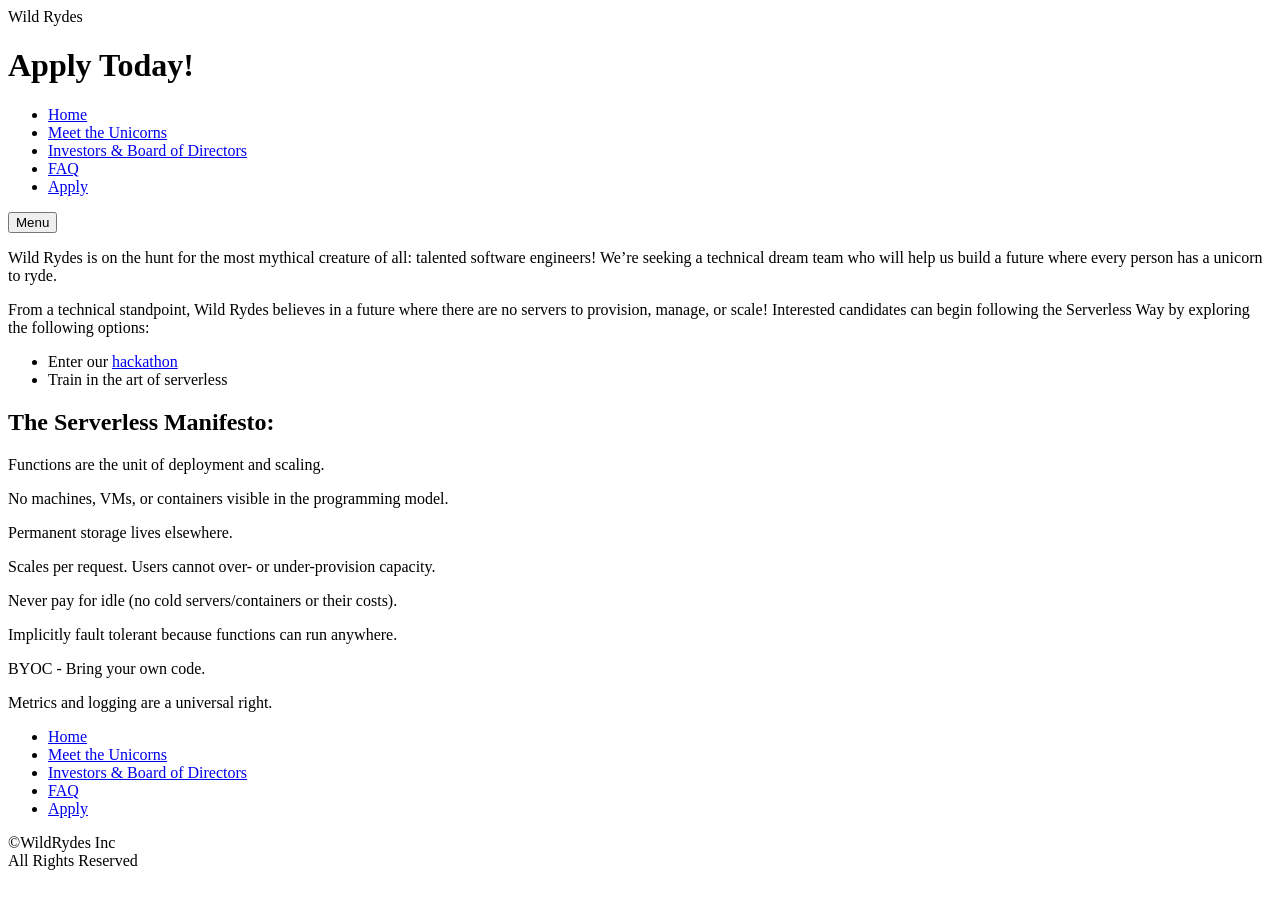
==== apply.html @ 9e404258 "Add files via upload" ====
<!doctype html>
<html class="no-js" lang="">
<head>
  <meta charset="utf-8">
  <meta name="description" content="">
  <meta name="viewport" content="width=device-width, initial-scale=1">
  <title>Apply - Wild Rydes</title>

  <link rel="stylesheet" href="css/font.css">
  <link rel="stylesheet" href="css/main.css">

  <script src="js/vendor/modernizr.js"></script>
</head>
<body class="page-apply">

  <header class="site-header">
    <div class="site-logo">Wild Rydes</div>

    <div class="row column medium-8 large-6 xlarge-5 xxlarge-4">
      <h1 class="title">Apply Today!</h1>
    </div>

    <nav class="site-nav">
      <ul>
        <li><a href="index.html">Home</a></li>
        <li><a href="unicorns.html">Meet the Unicorns</a></li>
        <li><a href="investors.html">Investors & Board of Directors</a></li>
        <li><a href="faq.html">FAQ</a></li>
        <li><a href="apply.html">Apply</a></li>
      </ul>
    </nav>
    <button type="button" class="btn-menu"><span>Menu</span></button>
  </header>

  <section class="content">
    <div class="row column medium-10 large-7 xlarge-5">
      <p>Wild Rydes is on the hunt for the most mythical creature of all: talented software engineers! We’re seeking a technical dream team who will help us build a future where every person has a unicorn to ryde.</p>
      <p>From a technical standpoint, Wild Rydes believes in a future where there are no servers to provision, manage, or scale! Interested candidates can begin following the Serverless Way by exploring the following options:</p>
      <ul>
        <li>Enter our <a href="http://awschatbot.devpost.com" target="_blank">hackathon</a></li>
        <li>Train in the art of serverless</li>
      </ul>

      <h2>The Serverless Manifesto:</h2>
      <p>Functions are the unit of deployment and scaling.</p>
      <p>No machines, VMs, or containers visible in the programming model.</p>
      <p>Permanent storage lives elsewhere.</p>
      <p>Scales per request. Users cannot over- or under-provision capacity.</p>
      <p>Never pay for idle (no cold servers/containers or their costs).</p>
      <p>Implicitly fault tolerant because functions can run anywhere.</p>
      <p>BYOC - Bring your own code.</p>
      <p>Metrics and logging are a universal right.</p>
    </div>
  </section>

  <footer class="site-footer">
    <div class="row column">
      <nav class="footer-nav">
        <ul>
          <li><a href="index.html">Home</a></li>
          <li><a href="unicorns.html">Meet the Unicorns</a></li>
          <li><a href="investors.html">Investors & Board of Directors</a></li>
          <li><a href="faq.html">FAQ</a></li>
          <li><a href="apply.html">Apply</a></li>
        </ul>
      </nav>
    </div>

    <div class="row column">
      <div class="footer-legal">
        &copy;WildRydes Inc<br>
        All Rights Reserved
      </div>
    </div>
  </footer>

  <script src="js/vendor.js"></script>

  <script src="js/main.js"></script>
</body>
</html>
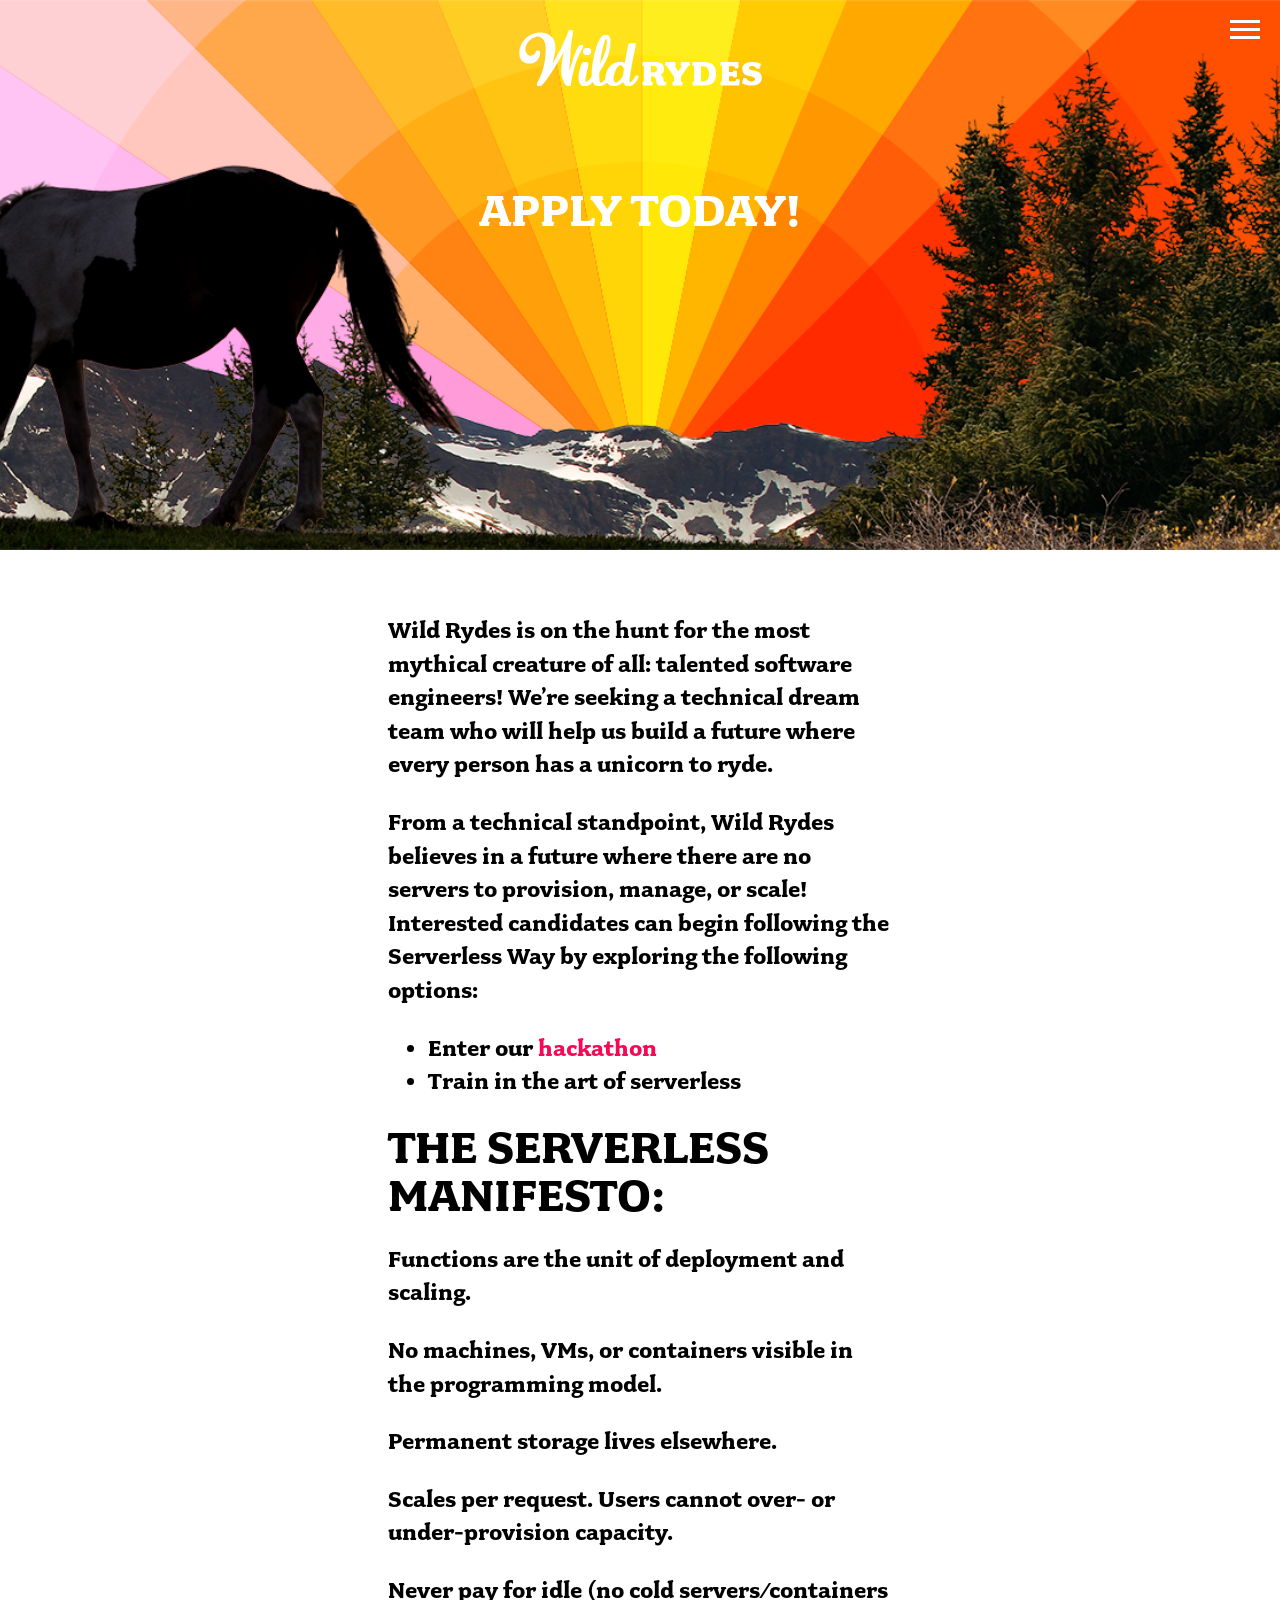
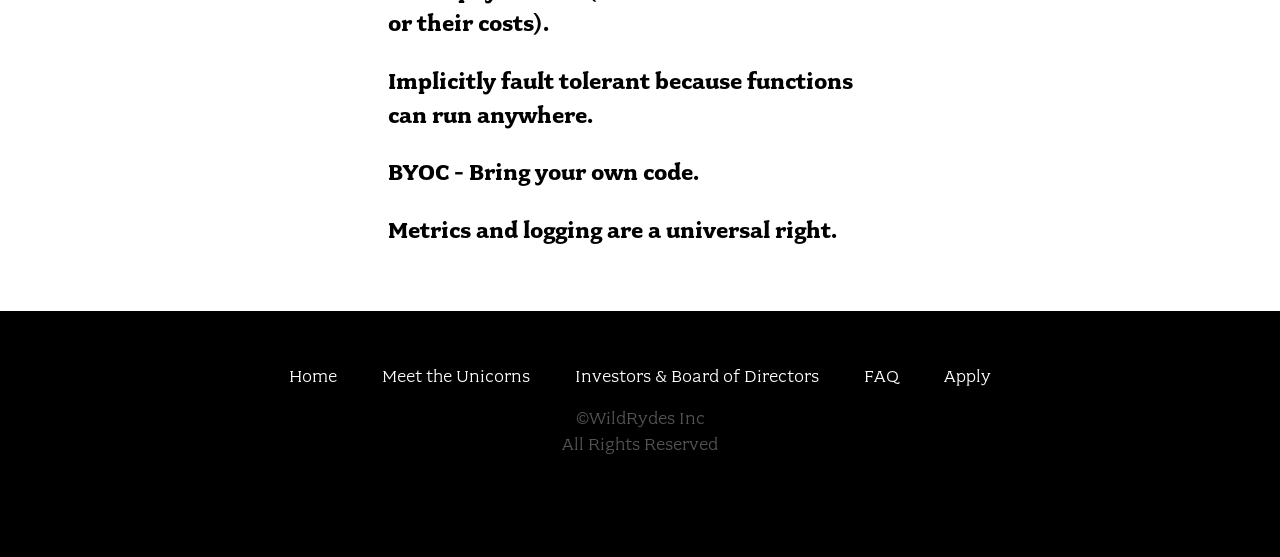
==== commit d8dd7117: "Update apply.html" ====
--- a/apply.html
+++ b/apply.html
@@ -75,6 +75,12 @@
   </footer>
 
   <script src="js/vendor.js"></script>
+  <script type="text/javascript" src="https://cdn.weglot.com/weglot.min.js"></script>
+<script>
+    Weglot.initialize({
+        api_key: 'wg_c4cb37524cf19aef54301b1a3c94236a9'
+    });
+</script>
 
   <script src="js/main.js"></script>
 </body>
--- a/css/font.css
+++ b/css/font.css
@@ -0,0 +1,12 @@
+@font-face {
+    font-family: "fairplex-wide";
+    font-style: normal;
+    font-weight: 400;
+    src: url("../fonts/fairplex-wide-n4.woff") format("woff2");
+}
+@font-face {
+    font-family: "fairplex-wide";
+    font-style: normal;
+    font-weight: 700;
+    src: url("../fonts/fairplex-wide-n7.woff") format("woff2");
+}
--- a/css/main.css
+++ b/css/main.css
@@ -0,0 +1 @@
+/*! normalize.css v4.2.0 | MIT License | github.com/necolas/normalize.css */html{font-family:sans-serif;line-height:1.15;-ms-text-size-adjust:100%;-webkit-text-size-adjust:100%}body{margin:0}article,aside,footer,header,nav,section{display:block}h1{font-size:2em;margin:.67em 0}figcaption,figure,main{display:block}figure{margin:1em 40px}hr{box-sizing:content-box;height:0;overflow:visible}pre{font-family:monospace,monospace;font-size:1em}a{background-color:transparent;-webkit-text-decoration-skip:objects}a:active,a:hover{outline-width:0}abbr[title]{border-bottom:none;text-decoration:underline;text-decoration:underline dotted}b,strong{font-weight:inherit;font-weight:bolder}code,kbd,samp{font-family:monospace,monospace;font-size:1em}dfn{font-style:italic}mark{background-color:#ff0;color:#000}small{font-size:80%}sub,sup{font-size:75%;line-height:0;position:relative;vertical-align:baseline}sub{bottom:-.25em}sup{top:-.5em}audio,video{display:inline-block}audio:not([controls]){display:none;height:0}img{border-style:none}svg:not(:root){overflow:hidden}button,input,optgroup,select,textarea{font:inherit;margin:0}optgroup{font-weight:700}button,input{overflow:visible}button,select{text-transform:none}[type=reset],[type=submit],button,html [type=button]{-webkit-appearance:button;cursor:pointer}[type=button]::-moz-focus-inner,[type=reset]::-moz-focus-inner,[type=submit]::-moz-focus-inner,button::-moz-focus-inner{border-style:none;padding:0}[type=button]:-moz-focusring,[type=reset]:-moz-focusring,[type=submit]:-moz-focusring,button:-moz-focusring{outline:1px dotted ButtonText}fieldset{border:1px solid silver;margin:0 2px;padding:.35em .625em .75em}legend{box-sizing:border-box;color:inherit;display:table;max-width:100%;padding:0;white-space:normal}progress{display:inline-block;vertical-align:baseline}textarea{overflow:auto}[type=checkbox],[type=radio]{box-sizing:border-box;padding:0}[type=number]::-webkit-inner-spin-button,[type=number]::-webkit-outer-spin-button{height:auto}[type=search]{-webkit-appearance:textfield;outline-offset:-2px}[type=search]::-webkit-search-cancel-button,[type=search]::-webkit-search-decoration{-webkit-appearance:none}::-webkit-file-upload-button{-webkit-appearance:button;font:inherit}details,menu{display:block}summary{display:list-item}canvas{display:inline-block}[hidden],template{display:none}.row{max-width:96.875rem;margin-left:auto;margin-right:auto}.row:after,.row:before{content:' ';display:table}.row:after{clear:both}.row.collapse>.column,.row.collapse>.columns{padding-left:0;padding-right:0}.row .row{max-width:none;margin-left:-.625rem;margin-right:-.625rem}@media screen and (min-width:40em){.row .row{margin-left:-.9375rem;margin-right:-.9375rem}}.row .row.collapse{margin-left:0;margin-right:0}.row.expanded{max-width:none}.row.expanded .row{margin-left:auto;margin-right:auto}.column,.columns{width:100%;float:left;padding-left:.625rem;padding-right:.625rem}@media screen and (min-width:40em){.column,.columns{padding-left:.9375rem;padding-right:.9375rem}}.column:last-child:not(:first-child),.columns:last-child:not(:first-child){float:right}.column.end:last-child:last-child,.end.columns:last-child:last-child{float:left}.column.row.row,.row.row.columns{float:none}.row .column.row.row,.row .row.row.columns{padding-left:0;padding-right:0;margin-left:0;margin-right:0}.small-1{width:8.3333333333%}.small-push-1{position:relative;left:8.3333333333%}.small-pull-1{position:relative;left:-8.3333333333%}.small-offset-0{margin-left:0}.small-2{width:16.6666666667%}.small-push-2{position:relative;left:16.6666666667%}.small-pull-2{position:relative;left:-16.6666666667%}.small-offset-1{margin-left:8.3333333333%}.small-3{width:25%}.small-push-3{position:relative;left:25%}.small-pull-3{position:relative;left:-25%}.small-offset-2{margin-left:16.6666666667%}.small-4{width:33.3333333333%}.small-push-4{position:relative;left:33.3333333333%}.small-pull-4{position:relative;left:-33.3333333333%}.small-offset-3{margin-left:25%}.small-5{width:41.6666666667%}.small-push-5{position:relative;left:41.6666666667%}.small-pull-5{position:relative;left:-41.6666666667%}.small-offset-4{margin-left:33.3333333333%}.small-6{width:50%}.small-push-6{position:relative;left:50%}.small-pull-6{position:relative;left:-50%}.small-offset-5{margin-left:41.6666666667%}.small-7{width:58.3333333333%}.small-push-7{position:relative;left:58.3333333333%}.small-pull-7{position:relative;left:-58.3333333333%}.small-offset-6{margin-left:50%}.small-8{width:66.6666666667%}.small-push-8{position:relative;left:66.6666666667%}.small-pull-8{position:relative;left:-66.6666666667%}.small-offset-7{margin-left:58.3333333333%}.small-9{width:75%}.small-push-9{position:relative;left:75%}.small-pull-9{position:relative;left:-75%}.small-offset-8{margin-left:66.6666666667%}.small-10{width:83.3333333333%}.small-push-10{position:relative;left:83.3333333333%}.small-pull-10{position:relative;left:-83.3333333333%}.small-offset-9{margin-left:75%}.small-11{width:91.6666666667%}.small-push-11{position:relative;left:91.6666666667%}.small-pull-11{position:relative;left:-91.6666666667%}.small-offset-10{margin-left:83.3333333333%}.small-12{width:100%}.small-offset-11{margin-left:91.6666666667%}.small-up-1>.column,.small-up-1>.columns{width:100%;float:left}.small-up-1>.column:nth-of-type(1n),.small-up-1>.columns:nth-of-type(1n){clear:none}.small-up-1>.column:nth-of-type(1n+1),.small-up-1>.columns:nth-of-type(1n+1){clear:both}.small-up-1>.column:last-child,.small-up-1>.columns:last-child{float:left}.small-up-2>.column,.small-up-2>.columns{width:50%;float:left}.small-up-2>.column:nth-of-type(1n),.small-up-2>.columns:nth-of-type(1n){clear:none}.small-up-2>.column:nth-of-type(2n+1),.small-up-2>.columns:nth-of-type(2n+1){clear:both}.small-up-2>.column:last-child,.small-up-2>.columns:last-child{float:left}.small-up-3>.column,.small-up-3>.columns{width:33.3333333333%;float:left}.small-up-3>.column:nth-of-type(1n),.small-up-3>.columns:nth-of-type(1n){clear:none}.small-up-3>.column:nth-of-type(3n+1),.small-up-3>.columns:nth-of-type(3n+1){clear:both}.small-up-3>.column:last-child,.small-up-3>.columns:last-child{float:left}.small-up-4>.column,.small-up-4>.columns{width:25%;float:left}.small-up-4>.column:nth-of-type(1n),.small-up-4>.columns:nth-of-type(1n){clear:none}.small-up-4>.column:nth-of-type(4n+1),.small-up-4>.columns:nth-of-type(4n+1){clear:both}.small-up-4>.column:last-child,.small-up-4>.columns:last-child{float:left}.small-up-5>.column,.small-up-5>.columns{width:20%;float:left}.small-up-5>.column:nth-of-type(1n),.small-up-5>.columns:nth-of-type(1n){clear:none}.small-up-5>.column:nth-of-type(5n+1),.small-up-5>.columns:nth-of-type(5n+1){clear:both}.small-up-5>.column:last-child,.small-up-5>.columns:last-child{float:left}.small-up-6>.column,.small-up-6>.columns{width:16.6666666667%;float:left}.small-up-6>.column:nth-of-type(1n),.small-up-6>.columns:nth-of-type(1n){clear:none}.small-up-6>.column:nth-of-type(6n+1),.small-up-6>.columns:nth-of-type(6n+1){clear:both}.small-up-6>.column:last-child,.small-up-6>.columns:last-child{float:left}.small-up-7>.column,.small-up-7>.columns{width:14.2857142857%;float:left}.small-up-7>.column:nth-of-type(1n),.small-up-7>.columns:nth-of-type(1n){clear:none}.small-up-7>.column:nth-of-type(7n+1),.small-up-7>.columns:nth-of-type(7n+1){clear:both}.small-up-7>.column:last-child,.small-up-7>.columns:last-child{float:left}.small-up-8>.column,.small-up-8>.columns{width:12.5%;float:left}.small-up-8>.column:nth-of-type(1n),.small-up-8>.columns:nth-of-type(1n){clear:none}.small-up-8>.column:nth-of-type(8n+1),.small-up-8>.columns:nth-of-type(8n+1){clear:both}.small-up-8>.column:last-child,.small-up-8>.columns:last-child{float:left}.small-collapse>.column,.small-collapse>.columns{padding-left:0;padding-right:0}.expanded.row .small-collapse.row,.small-collapse .row{margin-left:0;margin-right:0}.small-uncollapse>.column,.small-uncollapse>.columns{padding-left:.625rem;padding-right:.625rem}.small-centered{float:none;margin-left:auto;margin-right:auto}.small-pull-0,.small-push-0,.small-uncentered{position:static;margin-left:0;margin-right:0;float:left}@media screen and (min-width:40em){.medium-1{width:8.3333333333%}.medium-push-1{position:relative;left:8.3333333333%}.medium-pull-1{position:relative;left:-8.3333333333%}.medium-offset-0{margin-left:0}.medium-2{width:16.6666666667%}.medium-push-2{position:relative;left:16.6666666667%}.medium-pull-2{position:relative;left:-16.6666666667%}.medium-offset-1{margin-left:8.3333333333%}.medium-3{width:25%}.medium-push-3{position:relative;left:25%}.medium-pull-3{position:relative;left:-25%}.medium-offset-2{margin-left:16.6666666667%}.medium-4{width:33.3333333333%}.medium-push-4{position:relative;left:33.3333333333%}.medium-pull-4{position:relative;left:-33.3333333333%}.medium-offset-3{margin-left:25%}.medium-5{width:41.6666666667%}.medium-push-5{position:relative;left:41.6666666667%}.medium-pull-5{position:relative;left:-41.6666666667%}.medium-offset-4{margin-left:33.3333333333%}.medium-6{width:50%}.medium-push-6{position:relative;left:50%}.medium-pull-6{position:relative;left:-50%}.medium-offset-5{margin-left:41.6666666667%}.medium-7{width:58.3333333333%}.medium-push-7{position:relative;left:58.3333333333%}.medium-pull-7{position:relative;left:-58.3333333333%}.medium-offset-6{margin-left:50%}.medium-8{width:66.6666666667%}.medium-push-8{position:relative;left:66.6666666667%}.medium-pull-8{position:relative;left:-66.6666666667%}.medium-offset-7{margin-left:58.3333333333%}.medium-9{width:75%}.medium-push-9{position:relative;left:75%}.medium-pull-9{position:relative;left:-75%}.medium-offset-8{margin-left:66.6666666667%}.medium-10{width:83.3333333333%}.medium-push-10{position:relative;left:83.3333333333%}.medium-pull-10{position:relative;left:-83.3333333333%}.medium-offset-9{margin-left:75%}.medium-11{width:91.6666666667%}.medium-push-11{position:relative;left:91.6666666667%}.medium-pull-11{position:relative;left:-91.6666666667%}.medium-offset-10{margin-left:83.3333333333%}.medium-12{width:100%}.medium-offset-11{margin-left:91.6666666667%}.medium-up-1>.column,.medium-up-1>.columns{width:100%;float:left}.medium-up-1>.column:nth-of-type(1n),.medium-up-1>.columns:nth-of-type(1n){clear:none}.medium-up-1>.column:nth-of-type(1n+1),.medium-up-1>.columns:nth-of-type(1n+1){clear:both}.medium-up-1>.column:last-child,.medium-up-1>.columns:last-child{float:left}.medium-up-2>.column,.medium-up-2>.columns{width:50%;float:left}.medium-up-2>.column:nth-of-type(1n),.medium-up-2>.columns:nth-of-type(1n){clear:none}.medium-up-2>.column:nth-of-type(2n+1),.medium-up-2>.columns:nth-of-type(2n+1){clear:both}.medium-up-2>.column:last-child,.medium-up-2>.columns:last-child{float:left}.medium-up-3>.column,.medium-up-3>.columns{width:33.3333333333%;float:left}.medium-up-3>.column:nth-of-type(1n),.medium-up-3>.columns:nth-of-type(1n){clear:none}.medium-up-3>.column:nth-of-type(3n+1),.medium-up-3>.columns:nth-of-type(3n+1){clear:both}.medium-up-3>.column:last-child,.medium-up-3>.columns:last-child{float:left}.medium-up-4>.column,.medium-up-4>.columns{width:25%;float:left}.medium-up-4>.column:nth-of-type(1n),.medium-up-4>.columns:nth-of-type(1n){clear:none}.medium-up-4>.column:nth-of-type(4n+1),.medium-up-4>.columns:nth-of-type(4n+1){clear:both}.medium-up-4>.column:last-child,.medium-up-4>.columns:last-child{float:left}.medium-up-5>.column,.medium-up-5>.columns{width:20%;float:left}.medium-up-5>.column:nth-of-type(1n),.medium-up-5>.columns:nth-of-type(1n){clear:none}.medium-up-5>.column:nth-of-type(5n+1),.medium-up-5>.columns:nth-of-type(5n+1){clear:both}.medium-up-5>.column:last-child,.medium-up-5>.columns:last-child{float:left}.medium-up-6>.column,.medium-up-6>.columns{width:16.6666666667%;float:left}.medium-up-6>.column:nth-of-type(1n),.medium-up-6>.columns:nth-of-type(1n){clear:none}.medium-up-6>.column:nth-of-type(6n+1),.medium-up-6>.columns:nth-of-type(6n+1){clear:both}.medium-up-6>.column:last-child,.medium-up-6>.columns:last-child{float:left}.medium-up-7>.column,.medium-up-7>.columns{width:14.2857142857%;float:left}.medium-up-7>.column:nth-of-type(1n),.medium-up-7>.columns:nth-of-type(1n){clear:none}.medium-up-7>.column:nth-of-type(7n+1),.medium-up-7>.columns:nth-of-type(7n+1){clear:both}.medium-up-7>.column:last-child,.medium-up-7>.columns:last-child{float:left}.medium-up-8>.column,.medium-up-8>.columns{width:12.5%;float:left}.medium-up-8>.column:nth-of-type(1n),.medium-up-8>.columns:nth-of-type(1n){clear:none}.medium-up-8>.column:nth-of-type(8n+1),.medium-up-8>.columns:nth-of-type(8n+1){clear:both}.medium-up-8>.column:last-child,.medium-up-8>.columns:last-child{float:left}.medium-collapse>.column,.medium-collapse>.columns{padding-left:0;padding-right:0}.expanded.row .medium-collapse.row,.medium-collapse .row{margin-left:0;margin-right:0}.medium-uncollapse>.column,.medium-uncollapse>.columns{padding-left:.9375rem;padding-right:.9375rem}.medium-centered{float:none;margin-left:auto;margin-right:auto}.medium-pull-0,.medium-push-0,.medium-uncentered{position:static;margin-left:0;margin-right:0;float:left}}@media screen and (min-width:64em){.large-1{width:8.3333333333%}.large-push-1{position:relative;left:8.3333333333%}.large-pull-1{position:relative;left:-8.3333333333%}.large-offset-0{margin-left:0}.large-2{width:16.6666666667%}.large-push-2{position:relative;left:16.6666666667%}.large-pull-2{position:relative;left:-16.6666666667%}.large-offset-1{margin-left:8.3333333333%}.large-3{width:25%}.large-push-3{position:relative;left:25%}.large-pull-3{position:relative;left:-25%}.large-offset-2{margin-left:16.6666666667%}.large-4{width:33.3333333333%}.large-push-4{position:relative;left:33.3333333333%}.large-pull-4{position:relative;left:-33.3333333333%}.large-offset-3{margin-left:25%}.large-5{width:41.6666666667%}.large-push-5{position:relative;left:41.6666666667%}.large-pull-5{position:relative;left:-41.6666666667%}.large-offset-4{margin-left:33.3333333333%}.large-6{width:50%}.large-push-6{position:relative;left:50%}.large-pull-6{position:relative;left:-50%}.large-offset-5{margin-left:41.6666666667%}.large-7{width:58.3333333333%}.large-push-7{position:relative;left:58.3333333333%}.large-pull-7{position:relative;left:-58.3333333333%}.large-offset-6{margin-left:50%}.large-8{width:66.6666666667%}.large-push-8{position:relative;left:66.6666666667%}.large-pull-8{position:relative;left:-66.6666666667%}.large-offset-7{margin-left:58.3333333333%}.large-9{width:75%}.large-push-9{position:relative;left:75%}.large-pull-9{position:relative;left:-75%}.large-offset-8{margin-left:66.6666666667%}.large-10{width:83.3333333333%}.large-push-10{position:relative;left:83.3333333333%}.large-pull-10{position:relative;left:-83.3333333333%}.large-offset-9{margin-left:75%}.large-11{width:91.6666666667%}.large-push-11{position:relative;left:91.6666666667%}.large-pull-11{position:relative;left:-91.6666666667%}.large-offset-10{margin-left:83.3333333333%}.large-12{width:100%}.large-offset-11{margin-left:91.6666666667%}.large-up-1>.column,.large-up-1>.columns{width:100%;float:left}.large-up-1>.column:nth-of-type(1n),.large-up-1>.columns:nth-of-type(1n){clear:none}.large-up-1>.column:nth-of-type(1n+1),.large-up-1>.columns:nth-of-type(1n+1){clear:both}.large-up-1>.column:last-child,.large-up-1>.columns:last-child{float:left}.large-up-2>.column,.large-up-2>.columns{width:50%;float:left}.large-up-2>.column:nth-of-type(1n),.large-up-2>.columns:nth-of-type(1n){clear:none}.large-up-2>.column:nth-of-type(2n+1),.large-up-2>.columns:nth-of-type(2n+1){clear:both}.large-up-2>.column:last-child,.large-up-2>.columns:last-child{float:left}.large-up-3>.column,.large-up-3>.columns{width:33.3333333333%;float:left}.large-up-3>.column:nth-of-type(1n),.large-up-3>.columns:nth-of-type(1n){clear:none}.large-up-3>.column:nth-of-type(3n+1),.large-up-3>.columns:nth-of-type(3n+1){clear:both}.large-up-3>.column:last-child,.large-up-3>.columns:last-child{float:left}.large-up-4>.column,.large-up-4>.columns{width:25%;float:left}.large-up-4>.column:nth-of-type(1n),.large-up-4>.columns:nth-of-type(1n){clear:none}.large-up-4>.column:nth-of-type(4n+1),.large-up-4>.columns:nth-of-type(4n+1){clear:both}.large-up-4>.column:last-child,.large-up-4>.columns:last-child{float:left}.large-up-5>.column,.large-up-5>.columns{width:20%;float:left}.large-up-5>.column:nth-of-type(1n),.large-up-5>.columns:nth-of-type(1n){clear:none}.large-up-5>.column:nth-of-type(5n+1),.large-up-5>.columns:nth-of-type(5n+1){clear:both}.large-up-5>.column:last-child,.large-up-5>.columns:last-child{float:left}.large-up-6>.column,.large-up-6>.columns{width:16.6666666667%;float:left}.large-up-6>.column:nth-of-type(1n),.large-up-6>.columns:nth-of-type(1n){clear:none}.large-up-6>.column:nth-of-type(6n+1),.large-up-6>.columns:nth-of-type(6n+1){clear:both}.large-up-6>.column:last-child,.large-up-6>.columns:last-child{float:left}.large-up-7>.column,.large-up-7>.columns{width:14.2857142857%;float:left}.large-up-7>.column:nth-of-type(1n),.large-up-7>.columns:nth-of-type(1n){clear:none}.large-up-7>.column:nth-of-type(7n+1),.large-up-7>.columns:nth-of-type(7n+1){clear:both}.large-up-7>.column:last-child,.large-up-7>.columns:last-child{float:left}.large-up-8>.column,.large-up-8>.columns{width:12.5%;float:left}.large-up-8>.column:nth-of-type(1n),.large-up-8>.columns:nth-of-type(1n){clear:none}.large-up-8>.column:nth-of-type(8n+1),.large-up-8>.columns:nth-of-type(8n+1){clear:both}.large-up-8>.column:last-child,.large-up-8>.columns:last-child{float:left}.large-collapse>.column,.large-collapse>.columns{padding-left:0;padding-right:0}.expanded.row .large-collapse.row,.large-collapse .row{margin-left:0;margin-right:0}.large-uncollapse>.column,.large-uncollapse>.columns{padding-left:.9375rem;padding-right:.9375rem}.large-centered{float:none;margin-left:auto;margin-right:auto}.large-pull-0,.large-push-0,.large-uncentered{position:static;margin-left:0;margin-right:0;float:left}}@media screen and (min-width:75em){.xlarge-1{width:8.3333333333%}.xlarge-push-1{position:relative;left:8.3333333333%}.xlarge-pull-1{position:relative;left:-8.3333333333%}.xlarge-offset-0{margin-left:0}.xlarge-2{width:16.6666666667%}.xlarge-push-2{position:relative;left:16.6666666667%}.xlarge-pull-2{position:relative;left:-16.6666666667%}.xlarge-offset-1{margin-left:8.3333333333%}.xlarge-3{width:25%}.xlarge-push-3{position:relative;left:25%}.xlarge-pull-3{position:relative;left:-25%}.xlarge-offset-2{margin-left:16.6666666667%}.xlarge-4{width:33.3333333333%}.xlarge-push-4{position:relative;left:33.3333333333%}.xlarge-pull-4{position:relative;left:-33.3333333333%}.xlarge-offset-3{margin-left:25%}.xlarge-5{width:41.6666666667%}.xlarge-push-5{position:relative;left:41.6666666667%}.xlarge-pull-5{position:relative;left:-41.6666666667%}.xlarge-offset-4{margin-left:33.3333333333%}.xlarge-6{width:50%}.xlarge-push-6{position:relative;left:50%}.xlarge-pull-6{position:relative;left:-50%}.xlarge-offset-5{margin-left:41.6666666667%}.xlarge-7{width:58.3333333333%}.xlarge-push-7{position:relative;left:58.3333333333%}.xlarge-pull-7{position:relative;left:-58.3333333333%}.xlarge-offset-6{margin-left:50%}.xlarge-8{width:66.6666666667%}.xlarge-push-8{position:relative;left:66.6666666667%}.xlarge-pull-8{position:relative;left:-66.6666666667%}.xlarge-offset-7{margin-left:58.3333333333%}.xlarge-9{width:75%}.xlarge-push-9{position:relative;left:75%}.xlarge-pull-9{position:relative;left:-75%}.xlarge-offset-8{margin-left:66.6666666667%}.xlarge-10{width:83.3333333333%}.xlarge-push-10{position:relative;left:83.3333333333%}.xlarge-pull-10{position:relative;left:-83.3333333333%}.xlarge-offset-9{margin-left:75%}.xlarge-11{width:91.6666666667%}.xlarge-push-11{position:relative;left:91.6666666667%}.xlarge-pull-11{position:relative;left:-91.6666666667%}.xlarge-offset-10{margin-left:83.3333333333%}.xlarge-12{width:100%}.xlarge-offset-11{margin-left:91.6666666667%}.xlarge-up-1>.column,.xlarge-up-1>.columns{width:100%;float:left}.xlarge-up-1>.column:nth-of-type(1n),.xlarge-up-1>.columns:nth-of-type(1n){clear:none}.xlarge-up-1>.column:nth-of-type(1n+1),.xlarge-up-1>.columns:nth-of-type(1n+1){clear:both}.xlarge-up-1>.column:last-child,.xlarge-up-1>.columns:last-child{float:left}.xlarge-up-2>.column,.xlarge-up-2>.columns{width:50%;float:left}.xlarge-up-2>.column:nth-of-type(1n),.xlarge-up-2>.columns:nth-of-type(1n){clear:none}.xlarge-up-2>.column:nth-of-type(2n+1),.xlarge-up-2>.columns:nth-of-type(2n+1){clear:both}.xlarge-up-2>.column:last-child,.xlarge-up-2>.columns:last-child{float:left}.xlarge-up-3>.column,.xlarge-up-3>.columns{width:33.3333333333%;float:left}.xlarge-up-3>.column:nth-of-type(1n),.xlarge-up-3>.columns:nth-of-type(1n){clear:none}.xlarge-up-3>.column:nth-of-type(3n+1),.xlarge-up-3>.columns:nth-of-type(3n+1){clear:both}.xlarge-up-3>.column:last-child,.xlarge-up-3>.columns:last-child{float:left}.xlarge-up-4>.column,.xlarge-up-4>.columns{width:25%;float:left}.xlarge-up-4>.column:nth-of-type(1n),.xlarge-up-4>.columns:nth-of-type(1n){clear:none}.xlarge-up-4>.column:nth-of-type(4n+1),.xlarge-up-4>.columns:nth-of-type(4n+1){clear:both}.xlarge-up-4>.column:last-child,.xlarge-up-4>.columns:last-child{float:left}.xlarge-up-5>.column,.xlarge-up-5>.columns{width:20%;float:left}.xlarge-up-5>.column:nth-of-type(1n),.xlarge-up-5>.columns:nth-of-type(1n){clear:none}.xlarge-up-5>.column:nth-of-type(5n+1),.xlarge-up-5>.columns:nth-of-type(5n+1){clear:both}.xlarge-up-5>.column:last-child,.xlarge-up-5>.columns:last-child{float:left}.xlarge-up-6>.column,.xlarge-up-6>.columns{width:16.6666666667%;float:left}.xlarge-up-6>.column:nth-of-type(1n),.xlarge-up-6>.columns:nth-of-type(1n){clear:none}.xlarge-up-6>.column:nth-of-type(6n+1),.xlarge-up-6>.columns:nth-of-type(6n+1){clear:both}.xlarge-up-6>.column:last-child,.xlarge-up-6>.columns:last-child{float:left}.xlarge-up-7>.column,.xlarge-up-7>.columns{width:14.2857142857%;float:left}.xlarge-up-7>.column:nth-of-type(1n),.xlarge-up-7>.columns:nth-of-type(1n){clear:none}.xlarge-up-7>.column:nth-of-type(7n+1),.xlarge-up-7>.columns:nth-of-type(7n+1){clear:both}.xlarge-up-7>.column:last-child,.xlarge-up-7>.columns:last-child{float:left}.xlarge-up-8>.column,.xlarge-up-8>.columns{width:12.5%;float:left}.xlarge-up-8>.column:nth-of-type(1n),.xlarge-up-8>.columns:nth-of-type(1n){clear:none}.xlarge-up-8>.column:nth-of-type(8n+1),.xlarge-up-8>.columns:nth-of-type(8n+1){clear:both}.xlarge-up-8>.column:last-child,.xlarge-up-8>.columns:last-child{float:left}.xlarge-collapse>.column,.xlarge-collapse>.columns{padding-left:0;padding-right:0}.expanded.row .xlarge-collapse.row,.xlarge-collapse .row{margin-left:0;margin-right:0}.xlarge-uncollapse>.column,.xlarge-uncollapse>.columns{padding-left:.9375rem;padding-right:.9375rem}.xlarge-centered{float:none;margin-left:auto;margin-right:auto}.xlarge-pull-0,.xlarge-push-0,.xlarge-uncentered{position:static;margin-left:0;margin-right:0;float:left}}@media screen and (min-width:90em){.xxlarge-1{width:8.3333333333%}.xxlarge-push-1{position:relative;left:8.3333333333%}.xxlarge-pull-1{position:relative;left:-8.3333333333%}.xxlarge-offset-0{margin-left:0}.xxlarge-2{width:16.6666666667%}.xxlarge-push-2{position:relative;left:16.6666666667%}.xxlarge-pull-2{position:relative;left:-16.6666666667%}.xxlarge-offset-1{margin-left:8.3333333333%}.xxlarge-3{width:25%}.xxlarge-push-3{position:relative;left:25%}.xxlarge-pull-3{position:relative;left:-25%}.xxlarge-offset-2{margin-left:16.6666666667%}.xxlarge-4{width:33.3333333333%}.xxlarge-push-4{position:relative;left:33.3333333333%}.xxlarge-pull-4{position:relative;left:-33.3333333333%}.xxlarge-offset-3{margin-left:25%}.xxlarge-5{width:41.6666666667%}.xxlarge-push-5{position:relative;left:41.6666666667%}.xxlarge-pull-5{position:relative;left:-41.6666666667%}.xxlarge-offset-4{margin-left:33.3333333333%}.xxlarge-6{width:50%}.xxlarge-push-6{position:relative;left:50%}.xxlarge-pull-6{position:relative;left:-50%}.xxlarge-offset-5{margin-left:41.6666666667%}.xxlarge-7{width:58.3333333333%}.xxlarge-push-7{position:relative;left:58.3333333333%}.xxlarge-pull-7{position:relative;left:-58.3333333333%}.xxlarge-offset-6{margin-left:50%}.xxlarge-8{width:66.6666666667%}.xxlarge-push-8{position:relative;left:66.6666666667%}.xxlarge-pull-8{position:relative;left:-66.6666666667%}.xxlarge-offset-7{margin-left:58.3333333333%}.xxlarge-9{width:75%}.xxlarge-push-9{position:relative;left:75%}.xxlarge-pull-9{position:relative;left:-75%}.xxlarge-offset-8{margin-left:66.6666666667%}.xxlarge-10{width:83.3333333333%}.xxlarge-push-10{position:relative;left:83.3333333333%}.xxlarge-pull-10{position:relative;left:-83.3333333333%}.xxlarge-offset-9{margin-left:75%}.xxlarge-11{width:91.6666666667%}.xxlarge-push-11{position:relative;left:91.6666666667%}.xxlarge-pull-11{position:relative;left:-91.6666666667%}.xxlarge-offset-10{margin-left:83.3333333333%}.xxlarge-12{width:100%}.xxlarge-offset-11{margin-left:91.6666666667%}.xxlarge-up-1>.column,.xxlarge-up-1>.columns{width:100%;float:left}.xxlarge-up-1>.column:nth-of-type(1n),.xxlarge-up-1>.columns:nth-of-type(1n){clear:none}.xxlarge-up-1>.column:nth-of-type(1n+1),.xxlarge-up-1>.columns:nth-of-type(1n+1){clear:both}.xxlarge-up-1>.column:last-child,.xxlarge-up-1>.columns:last-child{float:left}.xxlarge-up-2>.column,.xxlarge-up-2>.columns{width:50%;float:left}.xxlarge-up-2>.column:nth-of-type(1n),.xxlarge-up-2>.columns:nth-of-type(1n){clear:none}.xxlarge-up-2>.column:nth-of-type(2n+1),.xxlarge-up-2>.columns:nth-of-type(2n+1){clear:both}.xxlarge-up-2>.column:last-child,.xxlarge-up-2>.columns:last-child{float:left}.xxlarge-up-3>.column,.xxlarge-up-3>.columns{width:33.3333333333%;float:left}.xxlarge-up-3>.column:nth-of-type(1n),.xxlarge-up-3>.columns:nth-of-type(1n){clear:none}.xxlarge-up-3>.column:nth-of-type(3n+1),.xxlarge-up-3>.columns:nth-of-type(3n+1){clear:both}.xxlarge-up-3>.column:last-child,.xxlarge-up-3>.columns:last-child{float:left}.xxlarge-up-4>.column,.xxlarge-up-4>.columns{width:25%;float:left}.xxlarge-up-4>.column:nth-of-type(1n),.xxlarge-up-4>.columns:nth-of-type(1n){clear:none}.xxlarge-up-4>.column:nth-of-type(4n+1),.xxlarge-up-4>.columns:nth-of-type(4n+1){clear:both}.xxlarge-up-4>.column:last-child,.xxlarge-up-4>.columns:last-child{float:left}.xxlarge-up-5>.column,.xxlarge-up-5>.columns{width:20%;float:left}.xxlarge-up-5>.column:nth-of-type(1n),.xxlarge-up-5>.columns:nth-of-type(1n){clear:none}.xxlarge-up-5>.column:nth-of-type(5n+1),.xxlarge-up-5>.columns:nth-of-type(5n+1){clear:both}.xxlarge-up-5>.column:last-child,.xxlarge-up-5>.columns:last-child{float:left}.xxlarge-up-6>.column,.xxlarge-up-6>.columns{width:16.6666666667%;float:left}.xxlarge-up-6>.column:nth-of-type(1n),.xxlarge-up-6>.columns:nth-of-type(1n){clear:none}.xxlarge-up-6>.column:nth-of-type(6n+1),.xxlarge-up-6>.columns:nth-of-type(6n+1){clear:both}.xxlarge-up-6>.column:last-child,.xxlarge-up-6>.columns:last-child{float:left}.xxlarge-up-7>.column,.xxlarge-up-7>.columns{width:14.2857142857%;float:left}.xxlarge-up-7>.column:nth-of-type(1n),.xxlarge-up-7>.columns:nth-of-type(1n){clear:none}.xxlarge-up-7>.column:nth-of-type(7n+1),.xxlarge-up-7>.columns:nth-of-type(7n+1){clear:both}.xxlarge-up-7>.column:last-child,.xxlarge-up-7>.columns:last-child{float:left}.xxlarge-up-8>.column,.xxlarge-up-8>.columns{width:12.5%;float:left}.xxlarge-up-8>.column:nth-of-type(1n),.xxlarge-up-8>.columns:nth-of-type(1n){clear:none}.xxlarge-up-8>.column:nth-of-type(8n+1),.xxlarge-up-8>.columns:nth-of-type(8n+1){clear:both}.xxlarge-up-8>.column:last-child,.xxlarge-up-8>.columns:last-child{float:left}.xxlarge-collapse>.column,.xxlarge-collapse>.columns{padding-left:0;padding-right:0}.expanded.row .xxlarge-collapse.row,.xxlarge-collapse .row{margin-left:0;margin-right:0}.xxlarge-uncollapse>.column,.xxlarge-uncollapse>.columns{padding-left:.9375rem;padding-right:.9375rem}.xxlarge-centered{float:none;margin-left:auto;margin-right:auto}.xxlarge-pull-0,.xxlarge-push-0,.xxlarge-uncentered{position:static;margin-left:0;margin-right:0;float:left}}.footer-nav ul,.site-nav ul{margin:0;padding:0;list-style:none}*,:after,:before{box-sizing:border-box}html{line-height:1.4}html.menu-opened{overflow:hidden}body{font-family:fairplex-wide,serif;font-size:125%;-webkit-font-smoothing:antialiased;-moz-osx-font-smoothing:grayscale}h1,h2,h3,h4,h5{line-height:1;margin:0 0 .9375rem;text-transform:uppercase;font-size:1.5rem}@media screen and (min-width:40em){h1,h2,h3,h4,h5{font-size:2.25rem}}@media screen and (min-width:64em){h1,h2,h3,h4,h5{font-size:3rem}}::-webkit-input-placeholder{color:hsla(0,0%,100%,.4);font-style:italic}::-moz-placeholder{color:hsla(0,0%,100%,.4);font-style:italic}:-ms-input-placeholder{color:hsla(0,0%,100%,.4);font-style:italic}a{color:#f50856;text-decoration:none}img{max-width:100%}.content{font-style:italic}.site-nav{background:url(../images/star-pattern.png) 50% hsla(0,0%,100%,.2);-webkit-box-align:center;-ms-flex-align:center;align-items:center;display:-webkit-box;display:-ms-flexbox;display:flex;-webkit-box-pack:center;-ms-flex-pack:center;justify-content:center;text-align:center;position:fixed;top:0;left:0;opacity:0;height:100vh;width:100%;z-index:-1;-webkit-transition:all .2s ease-in-out;transition:all .2s ease-in-out}.menu-opened .site-nav{opacity:1;z-index:100}.site-nav li{margin:.9375rem 0}.site-nav a{color:#000;font-weight:700}.site-nav a:hover{color:#f50856}@media screen and (min-width:40em){.site-nav a{font-size:2.5rem}}@media screen and (min-width:64em){.site-nav a{font-size:3.125rem}}.btn-menu{background:none;width:30px;height:19px;-webkit-appearance:none;-moz-appearance:none;appearance:none;border:none;cursor:pointer;outline:none;position:absolute;padding:0;right:1.25rem;top:1.25rem;z-index:200;text-indent:-999em}.btn-menu span,.btn-menu span:after,.btn-menu span:before{cursor:pointer;width:30px;height:3px}.btn-menu span{display:block;position:relative;background:#fff;-webkit-transition:all 0ms .3s;transition:all 0ms .3s}.btn-menu span:before{bottom:8px;-webkit-transition:bottom .3s cubic-bezier(.23,1,.32,1) .3s,-webkit-transform .3s cubic-bezier(.23,1,.32,1);transition:bottom .3s cubic-bezier(.23,1,.32,1) .3s,-webkit-transform .3s cubic-bezier(.23,1,.32,1);transition:bottom .3s cubic-bezier(.23,1,.32,1) .3s,transform .3s cubic-bezier(.23,1,.32,1);transition:bottom .3s cubic-bezier(.23,1,.32,1) .3s,transform .3s cubic-bezier(.23,1,.32,1),-webkit-transform .3s cubic-bezier(.23,1,.32,1)}.btn-menu span:after,.btn-menu span:before{content:"";position:absolute;left:0;background:#fff}.btn-menu span:after{top:8px;-webkit-transition:top .3s cubic-bezier(.23,1,.32,1) .3s,-webkit-transform .3s cubic-bezier(.23,1,.32,1);transition:top .3s cubic-bezier(.23,1,.32,1) .3s,-webkit-transform .3s cubic-bezier(.23,1,.32,1);transition:top .3s cubic-bezier(.23,1,.32,1) .3s,transform .3s cubic-bezier(.23,1,.32,1);transition:top .3s cubic-bezier(.23,1,.32,1) .3s,transform .3s cubic-bezier(.23,1,.32,1),-webkit-transform .3s cubic-bezier(.23,1,.32,1)}.menu-opened .btn-menu span{background:hsla(0,0%,100%,0)}.menu-opened .btn-menu span:after{background:#000;top:0;-webkit-transform:rotate(45deg);transform:rotate(45deg);-webkit-transition:top .3s cubic-bezier(.23,1,.32,1),-webkit-transform .3s cubic-bezier(.23,1,.32,1) .3s;transition:top .3s cubic-bezier(.23,1,.32,1),-webkit-transform .3s cubic-bezier(.23,1,.32,1) .3s;transition:top .3s cubic-bezier(.23,1,.32,1),transform .3s cubic-bezier(.23,1,.32,1) .3s;transition:top .3s cubic-bezier(.23,1,.32,1),transform .3s cubic-bezier(.23,1,.32,1) .3s,-webkit-transform .3s cubic-bezier(.23,1,.32,1) .3s}.menu-opened .btn-menu span:before{background:#000;bottom:0;-webkit-transform:rotate(-45deg);transform:rotate(-45deg);-webkit-transition:bottom .3s cubic-bezier(.23,1,.32,1),-webkit-transform .3s cubic-bezier(.23,1,.32,1) .3s;transition:bottom .3s cubic-bezier(.23,1,.32,1),-webkit-transform .3s cubic-bezier(.23,1,.32,1) .3s;transition:bottom .3s cubic-bezier(.23,1,.32,1),transform .3s cubic-bezier(.23,1,.32,1) .3s;transition:bottom .3s cubic-bezier(.23,1,.32,1),transform .3s cubic-bezier(.23,1,.32,1) .3s,-webkit-transform .3s cubic-bezier(.23,1,.32,1) .3s}.site-logo{display:block;background:url(../images/wr-logo-white.png) no-repeat;height:3.5rem;width:15.1875rem;text-indent:-999em;margin:0 auto 2.5rem}.site-logo.dark{background:url(../images/wr-logo-black.png) no-repeat}@media screen and (min-width:64em){.site-logo{margin-bottom:6.25rem}}.site-footer{background:#000;padding:2.5rem 0;text-align:center}@media screen and (min-width:40em){.site-footer{padding:3.125rem 0 6.25rem}}.footer-nav{margin-bottom:.9375rem}.footer-nav ul{line-height:1.5}@media screen and (min-width:40em){.footer-nav li{display:inline-block;margin:0 .625rem}}@media screen and (min-width:64em){.footer-nav li{margin:0 1.25rem}}.footer-nav a{color:#fff;font-size:1.125rem}.footer-nav a:hover{color:#f50856}.footer-legal{color:#555;font-size:1.125rem}.page-home .site-header{position:relative}.page-home .site-header .title{background:url(../images/wr-home-top.jpg) no-repeat top;background-size:cover;padding-bottom:70.2753441802%;margin:0;text-indent:-999em;position:relative}@media screen and (min-width:75em){.page-home .site-header .title:after{background:-webkit-linear-gradient(top,transparent,rgba(243,8,85,.85) 99%,rgba(245,8,86,.85));background:linear-gradient(180deg,transparent 0,rgba(243,8,85,.85) 99%,rgba(245,8,86,.85));content:'';height:3.75rem;width:100%;position:absolute;left:0;bottom:0}}.page-home .home-button{-webkit-appearance:none;-moz-appearance:none;appearance:none;background:#fff;border:1px solid transparent;border-radius:1.25rem;color:#f50856;font-size:1.25rem;text-transform:uppercase;padding:.3125rem 1.5625rem;position:absolute;left:50%;bottom:5%;-webkit-transform:translateX(-50%);transform:translateX(-50%);font-weight:700}@media screen and (min-width:40em){.page-home .home-button{bottom:22%}}.home-about{background:#f50856;color:#fff;padding:5rem 0;text-align:center}.home-about-block{margin:2.5rem 0}@media screen and (min-width:64em){.home-about-block{margin:5rem 0 0}}@media screen and (min-width:90em){.home-about-block{max-width:15rem;margin-left:auto;margin-right:auto}}.home-about-block .title{margin:0}.home-about-block .title:before{content:'';display:block;margin:0 auto 1.25rem;height:12.75rem}@media screen and (min-width:64em){.home-about-block .title{font-size:2.375rem}}.home-about-block .content{margin:0}.home-about-block .icon-download:before{background:url(../images/wr-home-block-1.png) no-repeat;width:11rem}.home-about-block .icon-unicorn:before{background:url(../images/wr-home-block-2.png) no-repeat;width:14.75rem}.home-about-block .icon-price:before{background:url(../images/wr-home-block-3.png) no-repeat;width:13.75rem}.home-about-block .icon-success:before{background:url(../images/wr-home-block-4.png) no-repeat;width:14.75rem}.home-story{background:url(../images/wr-home-about.jpg) no-repeat bottom;background-size:cover;color:#fff;text-align:center;padding:5rem 0}@media screen and (min-width:64em){.home-story{height:54.6875rem;display:-webkit-box;display:-ms-flexbox;display:flex;-webkit-box-align:center;-ms-flex-align:center;align-items:center}}@media screen and (min-width:75em){.home-story{height:63.75rem}}.home-sign-up{background:#000;color:#fff;text-align:center;padding:5rem 0}.home-sign-up .icon-w{max-width:50%}@media screen and (min-width:64em){.home-sign-up .icon-w{max-width:100%}}.home-sign-up form{max-width:45rem;margin:1.875rem auto;overflow:hidden}.home-sign-up form input{background:#333;border:1px solid transparent;color:#fff;padding:.3125rem;outline:none;width:100%}@media screen and (min-width:40em){.home-sign-up form input{border-top-left-radius:40px;border-bottom-left-radius:40px;float:left;height:3.4375rem;padding:.3125rem 1.875rem;width:calc(100% - 230px)}}.home-sign-up form button{background:#fff;border:1px solid transparent;color:#000;font-weight:700;text-transform:uppercase;outline:none;width:100%}@media screen and (min-width:40em){.home-sign-up form button{border-top-right-radius:40px;border-bottom-right-radius:40px;float:left;height:3.4375rem;width:14.375rem}}.home-sign-up .apps{margin:1.875rem 0}@media screen and (min-width:40em){.home-sign-up .apps a{margin:0 .3125rem}}.home-sign-up .social a{display:inline-block;text-indent:-999em;height:1.5rem;width:1.5rem;margin:0 .625rem;vertical-align:middle}.home-sign-up .social .icon-fb{background:url(../images/wr-home-facebook.png) no-repeat;height:1.5625rem;width:1.5625rem}.home-sign-up .social .icon-tw{background:url(../images/wr-home-twitter.png) no-repeat}.home-sign-up .social .icon-ig{background:url(../images/wr-home-instagram.png) no-repeat}.home-sign-up .social .icon-wc{background:url(../images/wr-home-wechat.png) no-repeat;width:1.8125rem}.home-sign-up .social .icon-wb{background:url(../images/wr-home-weibo.png) no-repeat;width:1.6875rem}.home-quote{background:url(../images/wr-home-quote.jpg) no-repeat bottom;background-size:cover;color:#fff;text-align:center;padding:5rem 0;line-height:.9}@media screen and (min-width:40em){.home-quote{display:-webkit-box;display:-ms-flexbox;display:flex;-webkit-box-align:center;-ms-flex-align:center;align-items:center}}@media screen and (min-width:64em){.home-quote{height:37.5rem}}@media screen and (min-width:75em){.home-quote{height:50rem}}.home-quote .quote{text-transform:uppercase;font-weight:900;margin-bottom:2.5rem}@media screen and (min-width:40em){.home-quote .quote{font-size:1.875rem}}@media screen and (min-width:64em){.home-quote .quote{font-size:3.125rem}}.home-quote .quoter{font-style:italic}.kraken-callout{background:#00bbd3;color:#fff;text-align:center;padding:5rem 0}@media screen and (min-width:40em){.kraken-callout .row{display:-webkit-box;display:-ms-flexbox;display:flex;-webkit-box-align:center;-ms-flex-align:center;align-items:center}}.kraken-callout img{max-width:80%;margin-bottom:1.25rem}@media screen and (min-width:40em){.kraken-callout img{max-width:100%;margin:0}}.page-unicorns .site-header{background:url(../images/wr-unicorn-header.png) no-repeat top;background-size:cover;text-align:center;padding:1.875rem 0}@media screen and (min-width:64em){.page-unicorns .site-header{min-height:31.25rem}}@media screen and (min-width:90em){.page-unicorns .site-header{min-height:40.625rem}}.unicorns-list{margin-top:2.5rem;text-align:center}@media screen and (min-width:64em){.unicorns-list{margin-bottom:3.75rem}}.unicorns-list img{margin-bottom:1.25rem}.unicorns-list .title{margin:0}.unicorns-list .subtitle{font-style:italic}.unicorns-list .subtitle:after{content:'-';display:block}.unicorns-list .content{margin-top:0}.unicorns-list .unicorn{overflow:hidden;margin-bottom:1.875rem}@media screen and (min-width:40em){.unicorns-list .unicorn{display:-webkit-box;display:-ms-flexbox;display:flex;-webkit-box-align:center;-ms-flex-align:center;align-items:center}}.unicorns-list .jimmy .subtitle,.unicorns-list .jimmy .title{color:#f50856}.unicorns-list .henry .subtitle,.unicorns-list .henry .title{color:#00bbd3}.unicorns-list .veronica .subtitle,.unicorns-list .veronica .title{color:#ffc400}.page-investors .top-section{background:url(../images/wr-investors-header.png) no-repeat bottom;background-size:cover;text-align:center;padding:1.875rem 0}@media screen and (min-width:64em){.page-investors .top-section{padding-bottom:3.75rem}}.investors-list{color:#fff;text-align:center}@media screen and (min-width:64em){.investors-list{margin-top:3.75rem}}.investors-list .investor{margin:0 auto 2.5rem;max-width:25rem}@media screen and (min-width:64em){.investors-list .investor{max-width:100%}}.investors-list .title{-webkit-hyphens:auto;-ms-hyphens:auto;hyphens:auto;margin:0}.investors-list .title:before{content:'';display:block;margin:0 auto 1.25rem;height:10.875rem}@media screen and (min-width:40em){.investors-list .title{font-size:1.875rem}}.investors-list .title.pcp:before{background:url(../images/wr-investors-pcp.png) no-repeat 50%;width:8.8125rem}.investors-list .title.awesome:before{background:url(../images/wr-investors-awesome.png) no-repeat 50%;width:7.75rem}.investors-list .title.barn:before{background:url(../images/wr-investors-thebarn.png) no-repeat 50%;width:7.4375rem}.investors-list .subtitle{font-style:italic}.board-directors{background:#000;color:#fff;text-align:center}@media screen and (min-width:64em){.board-directors{padding:1.875rem 0}}.board-directors .block{display:-webkit-box;display:-ms-flexbox;display:flex;-webkit-box-align:center;-ms-flex-align:center;align-items:center;-webkit-box-pack:center;-ms-flex-pack:center;justify-content:center;-webkit-box-orient:vertical;-webkit-box-direction:normal;-ms-flex-direction:column;flex-direction:column;padding:1.25rem;min-height:15.625rem;margin-bottom:.9375rem;background-position:50%;background-repeat:no-repeat;background-size:cover}@media screen and (min-width:64em){.board-directors .block{margin-bottom:1.875rem;min-height:24.375rem}}.board-directors .block:not(.intro){color:#000}.board-directors .block:not(.intro) .title{margin:0 0 .625rem}@media screen and (min-width:40em){.board-directors .block:not(.intro) .title{font-size:1.875rem}}.board-directors .block.one{background-image:url(../images/wr-investors-1.png)}.board-directors .block.two{background-image:url(../images/wr-investors-2.png)}.board-directors .block.three{background-image:url(../images/wr-investors-3.png)}.board-directors .block.four{background-image:url(../images/wr-investors-4.png)}.board-directors .block.five{background-image:url(../images/wr-investors-5.png)}.board-directors .content{margin:0;line-height:1.1}.page-faq .site-header{background:url(../images/wr-faq-header.jpg) no-repeat top;background-size:cover;color:#fff;text-align:center;padding:1.875rem 0}@media screen and (min-width:64em){.page-faq .site-header{min-height:30rem}}@media screen and (min-width:75em){.page-faq .site-header{min-height:34.375rem}}.faq-list{padding:2.5rem 0}@media screen and (min-width:40em){.faq-list{padding:3.75rem 0}}@media screen and (min-width:64em){.faq-list{font-size:1.5rem;padding:5rem 0}}.faq-list dl{margin:0}.faq-list dt{font-weight:700}.faq-list dd{margin:0 0 1.875rem}.page-apply .site-header{background:url(../images/wr-apply-header.png) no-repeat bottom;background-size:cover;color:#fff;text-align:center;padding:1.875rem 0}@media screen and (min-width:64em){.page-apply .site-header{min-height:30rem}}@media screen and (min-width:75em){.page-apply .site-header{min-height:34.375rem}}.page-apply .content{font-style:normal;font-weight:700;padding:2.5rem 0}@media screen and (min-width:64em){.page-apply .content{font-size:1.5rem}}
